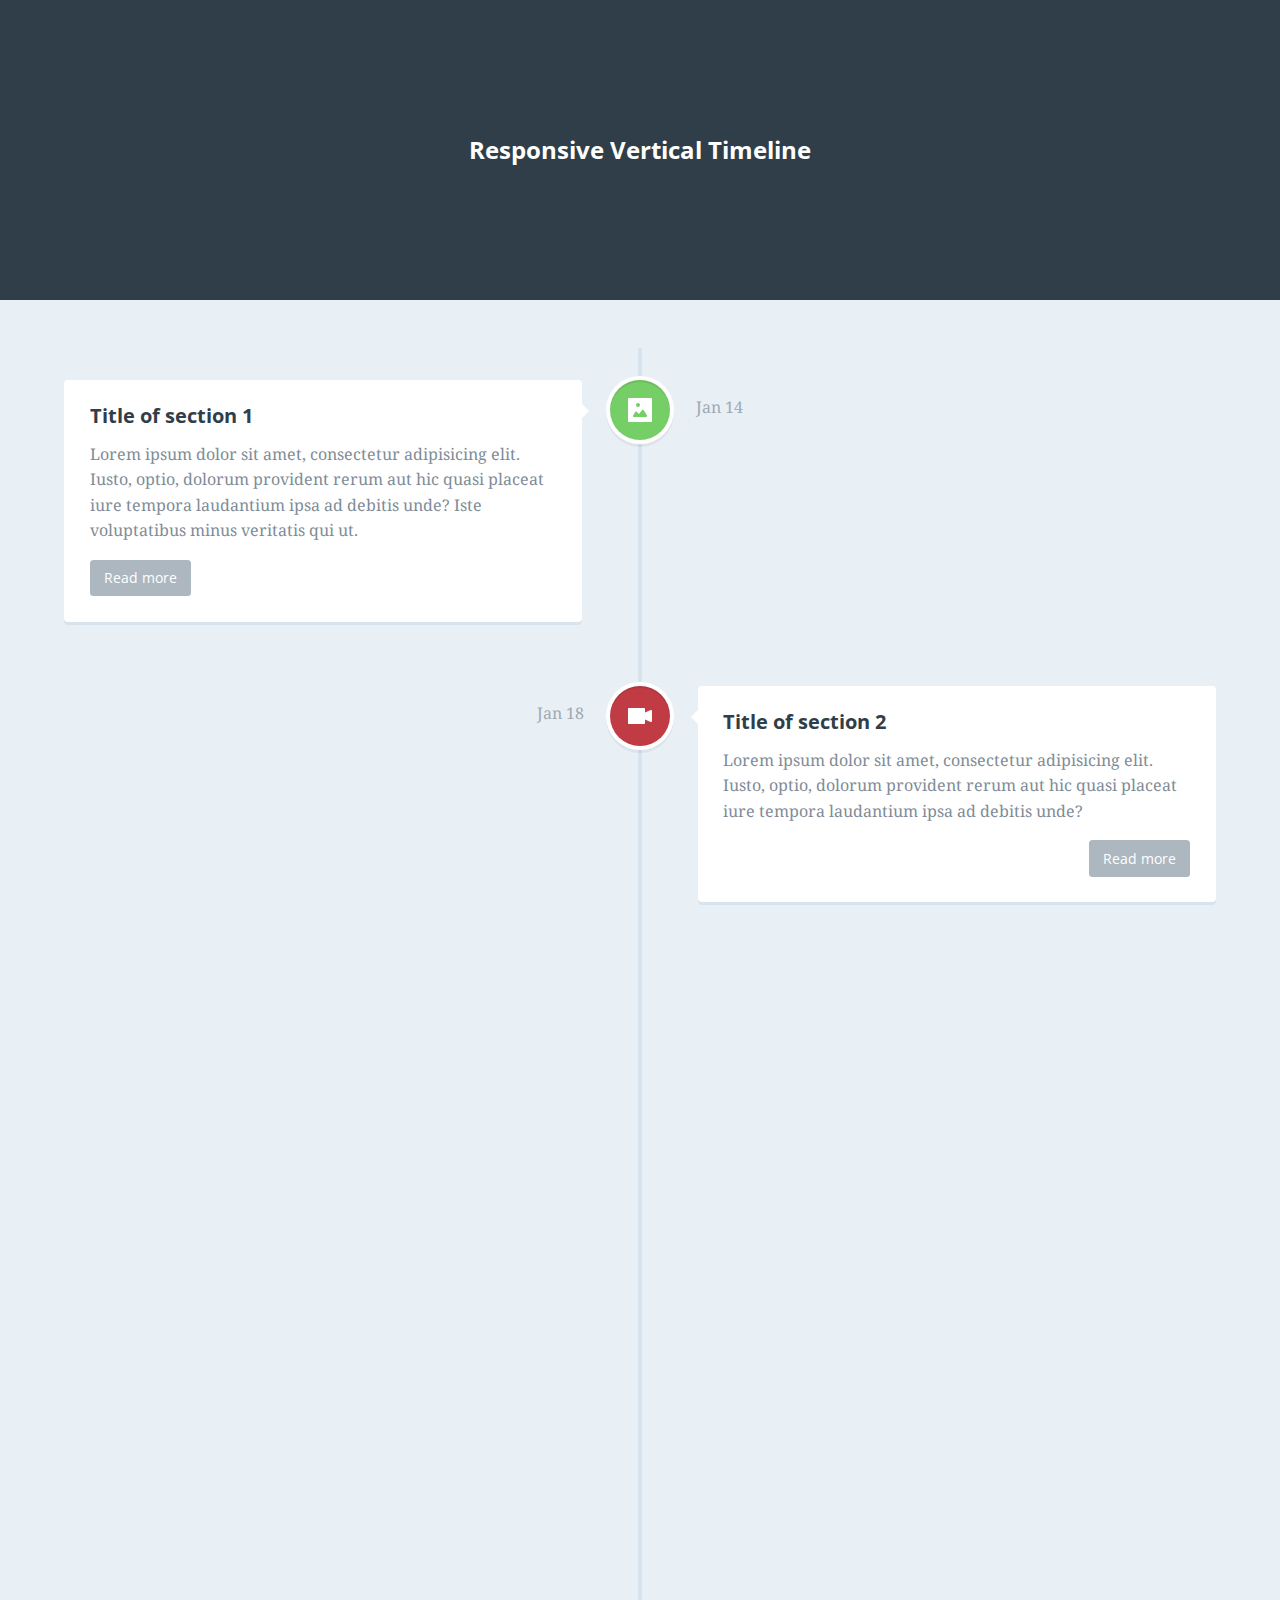
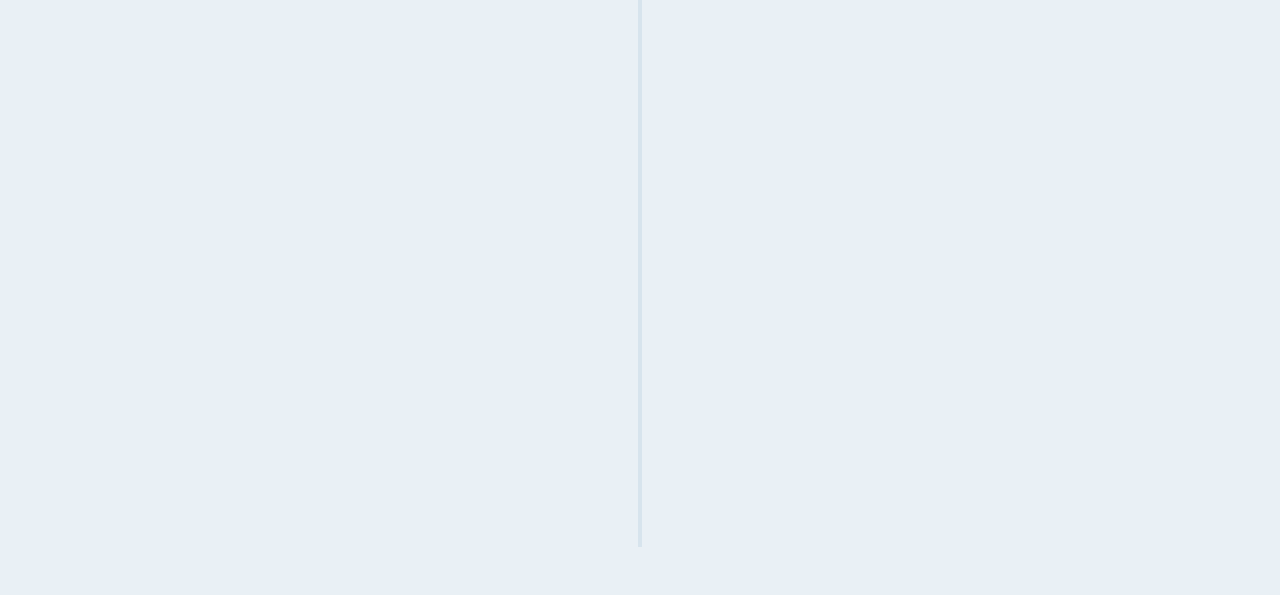
==== timeline.html @ 60ce9a3c "Added timeline page." ====
<!doctype html>
<html lang="en" class="no-js">
<head>
	<meta charset="UTF-8">
	<meta name="viewport" content="width=device-width, initial-scale=1">

	<link href='http://fonts.googleapis.com/css?family=Droid+Serif|Open+Sans:400,700' rel='stylesheet' type='text/css'>

	<link rel="stylesheet" href="css/reset.css"> <!-- CSS reset -->
	<link rel="stylesheet" href="css/style.css"> <!-- Resource style -->
	<script src="js/timelinemodernizr.js"></script> <!-- Modernizr -->
  	
	<title>Responsive Vertical Timeline</title>
</head>
<body>
	<header>
		<h1>Responsive Vertical Timeline</h1>
	</header>

	<section id="cd-timeline" class="cd-container">
		<div class="cd-timeline-block">
			<div class="cd-timeline-img cd-picture">
				<img src="img/cd-icon-picture.svg" alt="Picture">
			</div> <!-- cd-timeline-img -->

			<div class="cd-timeline-content">
				<h2>Title of section 1</h2>
				<p>Lorem ipsum dolor sit amet, consectetur adipisicing elit. Iusto, optio, dolorum provident rerum aut hic quasi placeat iure tempora laudantium ipsa ad debitis unde? Iste voluptatibus minus veritatis qui ut.</p>
				<a href="#0" class="cd-read-more">Read more</a>
				<span class="cd-date">Jan 14</span>
			</div> <!-- cd-timeline-content -->
		</div> <!-- cd-timeline-block -->

		<div class="cd-timeline-block">
			<div class="cd-timeline-img cd-movie">
				<img src="img/cd-icon-movie.svg" alt="Movie">
			</div> <!-- cd-timeline-img -->

			<div class="cd-timeline-content">
				<h2>Title of section 2</h2>
				<p>Lorem ipsum dolor sit amet, consectetur adipisicing elit. Iusto, optio, dolorum provident rerum aut hic quasi placeat iure tempora laudantium ipsa ad debitis unde?</p>
				<a href="#0" class="cd-read-more">Read more</a>
				<span class="cd-date">Jan 18</span>
			</div> <!-- cd-timeline-content -->
		</div> <!-- cd-timeline-block -->

		<div class="cd-timeline-block">
			<div class="cd-timeline-img cd-picture">
				<img src="img/cd-icon-picture.svg" alt="Picture">
			</div> <!-- cd-timeline-img -->

			<div class="cd-timeline-content">
				<h2>Title of section 3</h2>
				<p>Lorem ipsum dolor sit amet, consectetur adipisicing elit. Excepturi, obcaecati, quisquam id molestias eaque asperiores voluptatibus cupiditate error assumenda delectus odit similique earum voluptatem doloremque dolorem ipsam quae rerum quis. Odit, itaque, deserunt corporis vero ipsum nisi eius odio natus ullam provident pariatur temporibus quia eos repellat consequuntur perferendis enim amet quae quasi repudiandae sed quod veniam dolore possimus rem voluptatum eveniet eligendi quis fugiat aliquam sunt similique aut adipisci.</p>
				<a href="#0" class="cd-read-more">Read more</a>
				<span class="cd-date">Jan 24</span>
			</div> <!-- cd-timeline-content -->
		</div> <!-- cd-timeline-block -->

		<div class="cd-timeline-block">
			<div class="cd-timeline-img cd-location">
				<img src="img/cd-icon-location.svg" alt="Location">
			</div> <!-- cd-timeline-img -->

			<div class="cd-timeline-content">
				<h2>Title of section 4</h2>
				<p>Lorem ipsum dolor sit amet, consectetur adipisicing elit. Iusto, optio, dolorum provident rerum aut hic quasi placeat iure tempora laudantium ipsa ad debitis unde? Iste voluptatibus minus veritatis qui ut.</p>
				<a href="#0" class="cd-read-more">Read more</a>
				<span class="cd-date">Feb 14</span>
			</div> <!-- cd-timeline-content -->
		</div> <!-- cd-timeline-block -->

		<div class="cd-timeline-block">
			<div class="cd-timeline-img cd-location">
				<img src="img/cd-icon-location.svg" alt="Location">
			</div> <!-- cd-timeline-img -->

			<div class="cd-timeline-content">
				<h2>Title of section 5</h2>
				<p>Lorem ipsum dolor sit amet, consectetur adipisicing elit. Iusto, optio, dolorum provident rerum.</p>
				<a href="#0" class="cd-read-more">Read more</a>
				<span class="cd-date">Feb 18</span>
			</div> <!-- cd-timeline-content -->
		</div> <!-- cd-timeline-block -->

		<div class="cd-timeline-block">
			<div class="cd-timeline-img cd-movie">
				<img src="img/cd-icon-movie.svg" alt="Movie">
			</div> <!-- cd-timeline-img -->

			<div class="cd-timeline-content">
				<h2>Final Section</h2>
				<p>This is the content of the last section</p>
				<span class="cd-date">Feb 26</span>
			</div> <!-- cd-timeline-content -->
		</div> <!-- cd-timeline-block -->
	</section> <!-- cd-timeline -->
<script src="http://ajax.googleapis.com/ajax/libs/jquery/1.11.0/jquery.min.js"></script>
<script src="js/timelinemain.js"></script> <!-- Resource jQuery -->
</body>
</html>
---- css/style.css ----
/* -------------------------------- 

Primary style

-------------------------------- */
html * {
  -webkit-font-smoothing: antialiased;
  -moz-osx-font-smoothing: grayscale;
}

*, *:after, *:before {
  -webkit-box-sizing: border-box;
  -moz-box-sizing: border-box;
  box-sizing: border-box;
}

body {
  font-size: 100%;
  font-family: "Droid Serif", serif;
  color: #7f8c97;
  background-color: #e9f0f5;
}

a {
  color: #acb7c0;
  text-decoration: none;
  font-family: "Open Sans", sans-serif;
}

img {
  max-width: 100%;
}

h1, h2 {
  font-family: "Open Sans", sans-serif;
  font-weight: bold;
}

/* -------------------------------- 

Modules - reusable parts of our design

-------------------------------- */
.cd-container {
  /* this class is used to give a max-width to the element it is applied to, and center it horizontally when it reaches that max-width */
  width: 90%;
  max-width: 1170px;
  margin: 0 auto;
}
.cd-container::after {
  /* clearfix */
  content: '';
  display: table;
  clear: both;
}

/* -------------------------------- 

Main components 

-------------------------------- */
header {
  height: 200px;
  line-height: 200px;
  text-align: center;
  background: #303e49;
}
header h1 {
  color: white;
  font-size: 18px;
  font-size: 1.125rem;
}
@media only screen and (min-width: 1170px) {
  header {
    height: 300px;
    line-height: 300px;
  }
  header h1 {
    font-size: 24px;
    font-size: 1.5rem;
  }
}

#cd-timeline {
  position: relative;
  padding: 2em 0;
  margin-top: 2em;
  margin-bottom: 2em;
}
#cd-timeline::before {
  /* this is the vertical line */
  content: '';
  position: absolute;
  top: 0;
  left: 18px;
  height: 100%;
  width: 4px;
  background: #d7e4ed;
}
@media only screen and (min-width: 1170px) {
  #cd-timeline {
    margin-top: 3em;
    margin-bottom: 3em;
  }
  #cd-timeline::before {
    left: 50%;
    margin-left: -2px;
  }
}

.cd-timeline-block {
  position: relative;
  margin: 2em 0;
}
.cd-timeline-block:after {
  content: "";
  display: table;
  clear: both;
}
.cd-timeline-block:first-child {
  margin-top: 0;
}
.cd-timeline-block:last-child {
  margin-bottom: 0;
}
@media only screen and (min-width: 1170px) {
  .cd-timeline-block {
    margin: 4em 0;
  }
  .cd-timeline-block:first-child {
    margin-top: 0;
  }
  .cd-timeline-block:last-child {
    margin-bottom: 0;
  }
}

.cd-timeline-img {
  position: absolute;
  top: 0;
  left: 0;
  width: 40px;
  height: 40px;
  border-radius: 50%;
  box-shadow: 0 0 0 4px white, inset 0 2px 0 rgba(0, 0, 0, 0.08), 0 3px 0 4px rgba(0, 0, 0, 0.05);
}
.cd-timeline-img img {
  display: block;
  width: 24px;
  height: 24px;
  position: relative;
  left: 50%;
  top: 50%;
  margin-left: -12px;
  margin-top: -12px;
}
.cd-timeline-img.cd-picture {
  background: #75ce66;
}
.cd-timeline-img.cd-movie {
  background: #c03b44;
}
.cd-timeline-img.cd-location {
  background: #f0ca45;
}
@media only screen and (min-width: 1170px) {
  .cd-timeline-img {
    width: 60px;
    height: 60px;
    left: 50%;
    margin-left: -30px;
    /* Force Hardware Acceleration in WebKit */
    -webkit-transform: translateZ(0);
    -webkit-backface-visibility: hidden;
  }
  .cssanimations .cd-timeline-img.is-hidden {
    visibility: hidden;
  }
  .cssanimations .cd-timeline-img.bounce-in {
    visibility: visible;
    -webkit-animation: cd-bounce-1 0.6s;
    -moz-animation: cd-bounce-1 0.6s;
    animation: cd-bounce-1 0.6s;
  }
}

@-webkit-keyframes cd-bounce-1 {
  0% {
    opacity: 0;
    -webkit-transform: scale(0.5);
  }

  60% {
    opacity: 1;
    -webkit-transform: scale(1.2);
  }

  100% {
    -webkit-transform: scale(1);
  }
}
@-moz-keyframes cd-bounce-1 {
  0% {
    opacity: 0;
    -moz-transform: scale(0.5);
  }

  60% {
    opacity: 1;
    -moz-transform: scale(1.2);
  }

  100% {
    -moz-transform: scale(1);
  }
}
@keyframes cd-bounce-1 {
  0% {
    opacity: 0;
    -webkit-transform: scale(0.5);
    -moz-transform: scale(0.5);
    -ms-transform: scale(0.5);
    -o-transform: scale(0.5);
    transform: scale(0.5);
  }

  60% {
    opacity: 1;
    -webkit-transform: scale(1.2);
    -moz-transform: scale(1.2);
    -ms-transform: scale(1.2);
    -o-transform: scale(1.2);
    transform: scale(1.2);
  }

  100% {
    -webkit-transform: scale(1);
    -moz-transform: scale(1);
    -ms-transform: scale(1);
    -o-transform: scale(1);
    transform: scale(1);
  }
}
.cd-timeline-content {
  position: relative;
  margin-left: 60px;
  background: white;
  border-radius: 0.25em;
  padding: 1em;
  box-shadow: 0 3px 0 #d7e4ed;
}
.cd-timeline-content:after {
  content: "";
  display: table;
  clear: both;
}
.cd-timeline-content h2 {
  color: #303e49;
}
.cd-timeline-content p, .cd-timeline-content .cd-read-more, .cd-timeline-content .cd-date {
  font-size: 13px;
  font-size: 0.8125rem;
}
.cd-timeline-content .cd-read-more, .cd-timeline-content .cd-date {
  display: inline-block;
}
.cd-timeline-content p {
  margin: 1em 0;
  line-height: 1.6;
}
.cd-timeline-content .cd-read-more {
  float: right;
  padding: .8em 1em;
  background: #acb7c0;
  color: white;
  border-radius: 0.25em;
}
.no-touch .cd-timeline-content .cd-read-more:hover {
  background-color: #bac4cb;
}
.cd-timeline-content .cd-date {
  float: left;
  padding: .8em 0;
  opacity: .7;
}
.cd-timeline-content::before {
  content: '';
  position: absolute;
  top: 16px;
  right: 100%;
  height: 0;
  width: 0;
  border: 7px solid transparent;
  border-right: 7px solid white;
}
@media only screen and (min-width: 768px) {
  .cd-timeline-content h2 {
    font-size: 20px;
    font-size: 1.25rem;
  }
  .cd-timeline-content p {
    font-size: 16px;
    font-size: 1rem;
  }
  .cd-timeline-content .cd-read-more, .cd-timeline-content .cd-date {
    font-size: 14px;
    font-size: 0.875rem;
  }
}
@media only screen and (min-width: 1170px) {
  .cd-timeline-content {
    margin-left: 0;
    padding: 1.6em;
    width: 45%;
  }
  .cd-timeline-content::before {
    top: 24px;
    left: 100%;
    border-color: transparent;
    border-left-color: white;
  }
  .cd-timeline-content .cd-read-more {
    float: left;
  }
  .cd-timeline-content .cd-date {
    position: absolute;
    width: 100%;
    left: 122%;
    top: 6px;
    font-size: 16px;
    font-size: 1rem;
  }
  .cd-timeline-block:nth-child(even) .cd-timeline-content {
    float: right;
  }
  .cd-timeline-block:nth-child(even) .cd-timeline-content::before {
    top: 24px;
    left: auto;
    right: 100%;
    border-color: transparent;
    border-right-color: white;
  }
  .cd-timeline-block:nth-child(even) .cd-timeline-content .cd-read-more {
    float: right;
  }
  .cd-timeline-block:nth-child(even) .cd-timeline-content .cd-date {
    left: auto;
    right: 122%;
    text-align: right;
  }
  .cssanimations .cd-timeline-content.is-hidden {
    visibility: hidden;
  }
  .cssanimations .cd-timeline-content.bounce-in {
    visibility: visible;
    -webkit-animation: cd-bounce-2 0.6s;
    -moz-animation: cd-bounce-2 0.6s;
    animation: cd-bounce-2 0.6s;
  }
}

@media only screen and (min-width: 1170px) {
  /* inverse bounce effect on even content blocks */
  .cssanimations .cd-timeline-block:nth-child(even) .cd-timeline-content.bounce-in {
    -webkit-animation: cd-bounce-2-inverse 0.6s;
    -moz-animation: cd-bounce-2-inverse 0.6s;
    animation: cd-bounce-2-inverse 0.6s;
  }
}
@-webkit-keyframes cd-bounce-2 {
  0% {
    opacity: 0;
    -webkit-transform: translateX(-100px);
  }

  60% {
    opacity: 1;
    -webkit-transform: translateX(20px);
  }

  100% {
    -webkit-transform: translateX(0);
  }
}
@-moz-keyframes cd-bounce-2 {
  0% {
    opacity: 0;
    -moz-transform: translateX(-100px);
  }

  60% {
    opacity: 1;
    -moz-transform: translateX(20px);
  }

  100% {
    -moz-transform: translateX(0);
  }
}
@keyframes cd-bounce-2 {
  0% {
    opacity: 0;
    -webkit-transform: translateX(-100px);
    -moz-transform: translateX(-100px);
    -ms-transform: translateX(-100px);
    -o-transform: translateX(-100px);
    transform: translateX(-100px);
  }

  60% {
    opacity: 1;
    -webkit-transform: translateX(20px);
    -moz-transform: translateX(20px);
    -ms-transform: translateX(20px);
    -o-transform: translateX(20px);
    transform: translateX(20px);
  }

  100% {
    -webkit-transform: translateX(0);
    -moz-transform: translateX(0);
    -ms-transform: translateX(0);
    -o-transform: translateX(0);
    transform: translateX(0);
  }
}
@-webkit-keyframes cd-bounce-2-inverse {
  0% {
    opacity: 0;
    -webkit-transform: translateX(100px);
  }

  60% {
    opacity: 1;
    -webkit-transform: translateX(-20px);
  }

  100% {
    -webkit-transform: translateX(0);
  }
}
@-moz-keyframes cd-bounce-2-inverse {
  0% {
    opacity: 0;
    -moz-transform: translateX(100px);
  }

  60% {
    opacity: 1;
    -moz-transform: translateX(-20px);
  }

  100% {
    -moz-transform: translateX(0);
  }
}
@keyframes cd-bounce-2-inverse {
  0% {
    opacity: 0;
    -webkit-transform: translateX(100px);
    -moz-transform: translateX(100px);
    -ms-transform: translateX(100px);
    -o-transform: translateX(100px);
    transform: translateX(100px);
  }

  60% {
    opacity: 1;
    -webkit-transform: translateX(-20px);
    -moz-transform: translateX(-20px);
    -ms-transform: translateX(-20px);
    -o-transform: translateX(-20px);
    transform: translateX(-20px);
  }

  100% {
    -webkit-transform: translateX(0);
    -moz-transform: translateX(0);
    -ms-transform: translateX(0);
    -o-transform: translateX(0);
    transform: translateX(0);
  }
}
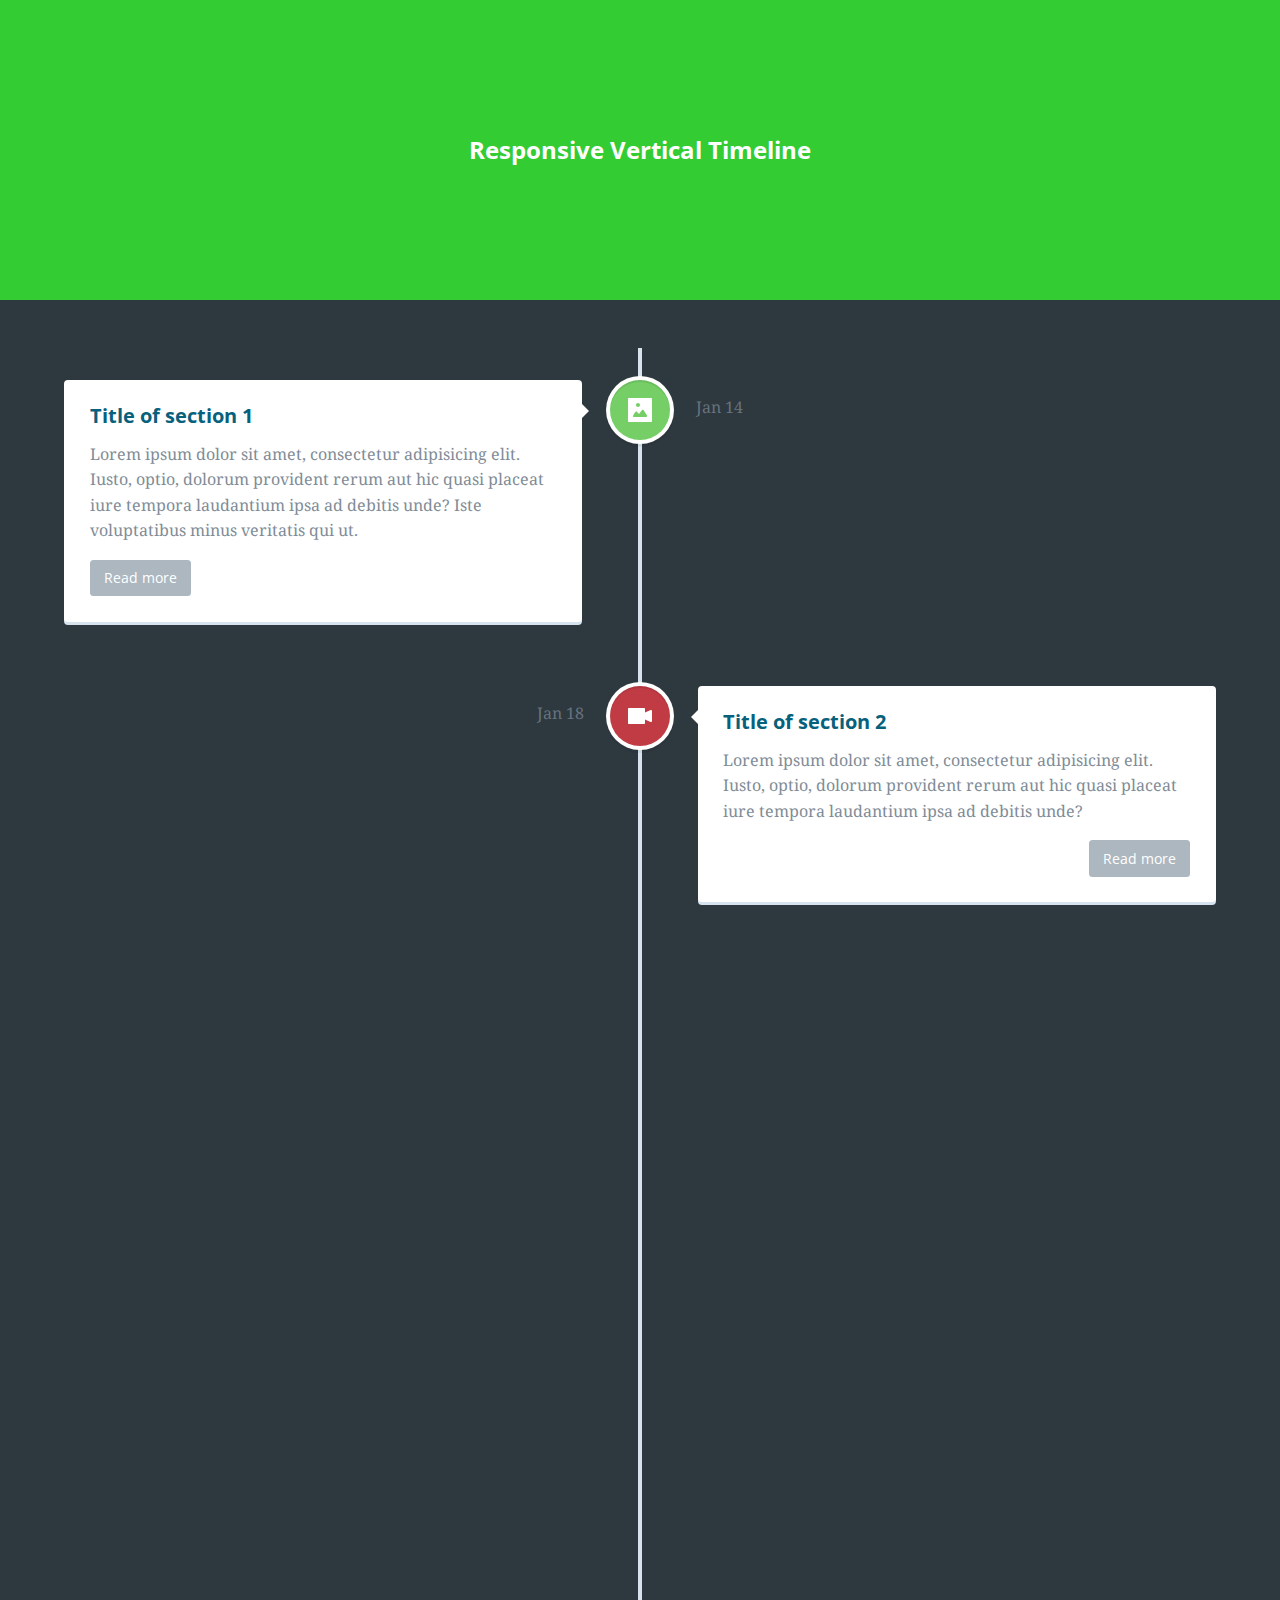
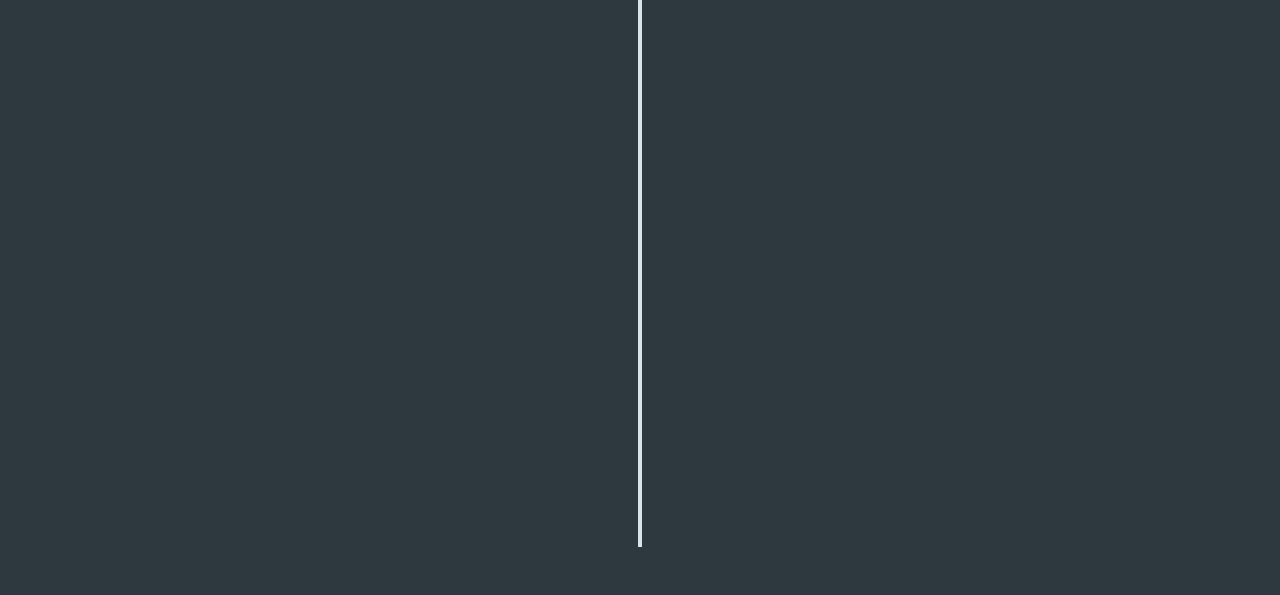
==== commit 1b292e85: "Timeline page adjustment." ====
--- a/timeline.html
+++ b/timeline.html
@@ -4,13 +4,16 @@
 	<meta charset="UTF-8">
 	<meta name="viewport" content="width=device-width, initial-scale=1">
 
-	<link href='http://fonts.googleapis.com/css?family=Droid+Serif|Open+Sans:400,700' rel='stylesheet' type='text/css'>
+	<link href='https://fonts.googleapis.com/css?family=Droid+Serif|Open+Sans:400,700' rel='stylesheet' type='text/css'>
+
+	<link rel="shortcut icon" href="favicon.ico" type="image/x-icon">
+	<link rel="icon" href="favicon.ico" type="image/x-icon">
 
 	<link rel="stylesheet" href="css/reset.css"> <!-- CSS reset -->
 	<link rel="stylesheet" href="css/style.css"> <!-- Resource style -->
 	<script src="js/timelinemodernizr.js"></script> <!-- Modernizr -->
   	
-	<title>Responsive Vertical Timeline</title>
+	<title>Shadyside Timeline</title>
 </head>
 <body>
 	<header>
@@ -95,7 +98,7 @@
 			</div> <!-- cd-timeline-content -->
 		</div> <!-- cd-timeline-block -->
 	</section> <!-- cd-timeline -->
-<script src="http://ajax.googleapis.com/ajax/libs/jquery/1.11.0/jquery.min.js"></script>
+<script src="js/jquery.min.js"></script>
 <script src="js/timelinemain.js"></script> <!-- Resource jQuery -->
 </body>
 </html>--- a/css/style.css
+++ b/css/style.css
@@ -18,7 +18,7 @@
   font-size: 100%;
   font-family: "Droid Serif", serif;
   color: #7f8c97;
-  background-color: #e9f0f5;
+  background-color: #2e383f;
 }
 
 a {
@@ -63,7 +63,7 @@
   height: 200px;
   line-height: 200px;
   text-align: center;
-  background: #303e49;
+  background: #33cc33;
 }
 header h1 {
   color: white;
@@ -255,7 +255,7 @@
   clear: both;
 }
 .cd-timeline-content h2 {
-  color: #303e49;
+  color: #07617d;
 }
 .cd-timeline-content p, .cd-timeline-content .cd-read-more, .cd-timeline-content .cd-date {
   font-size: 13px;
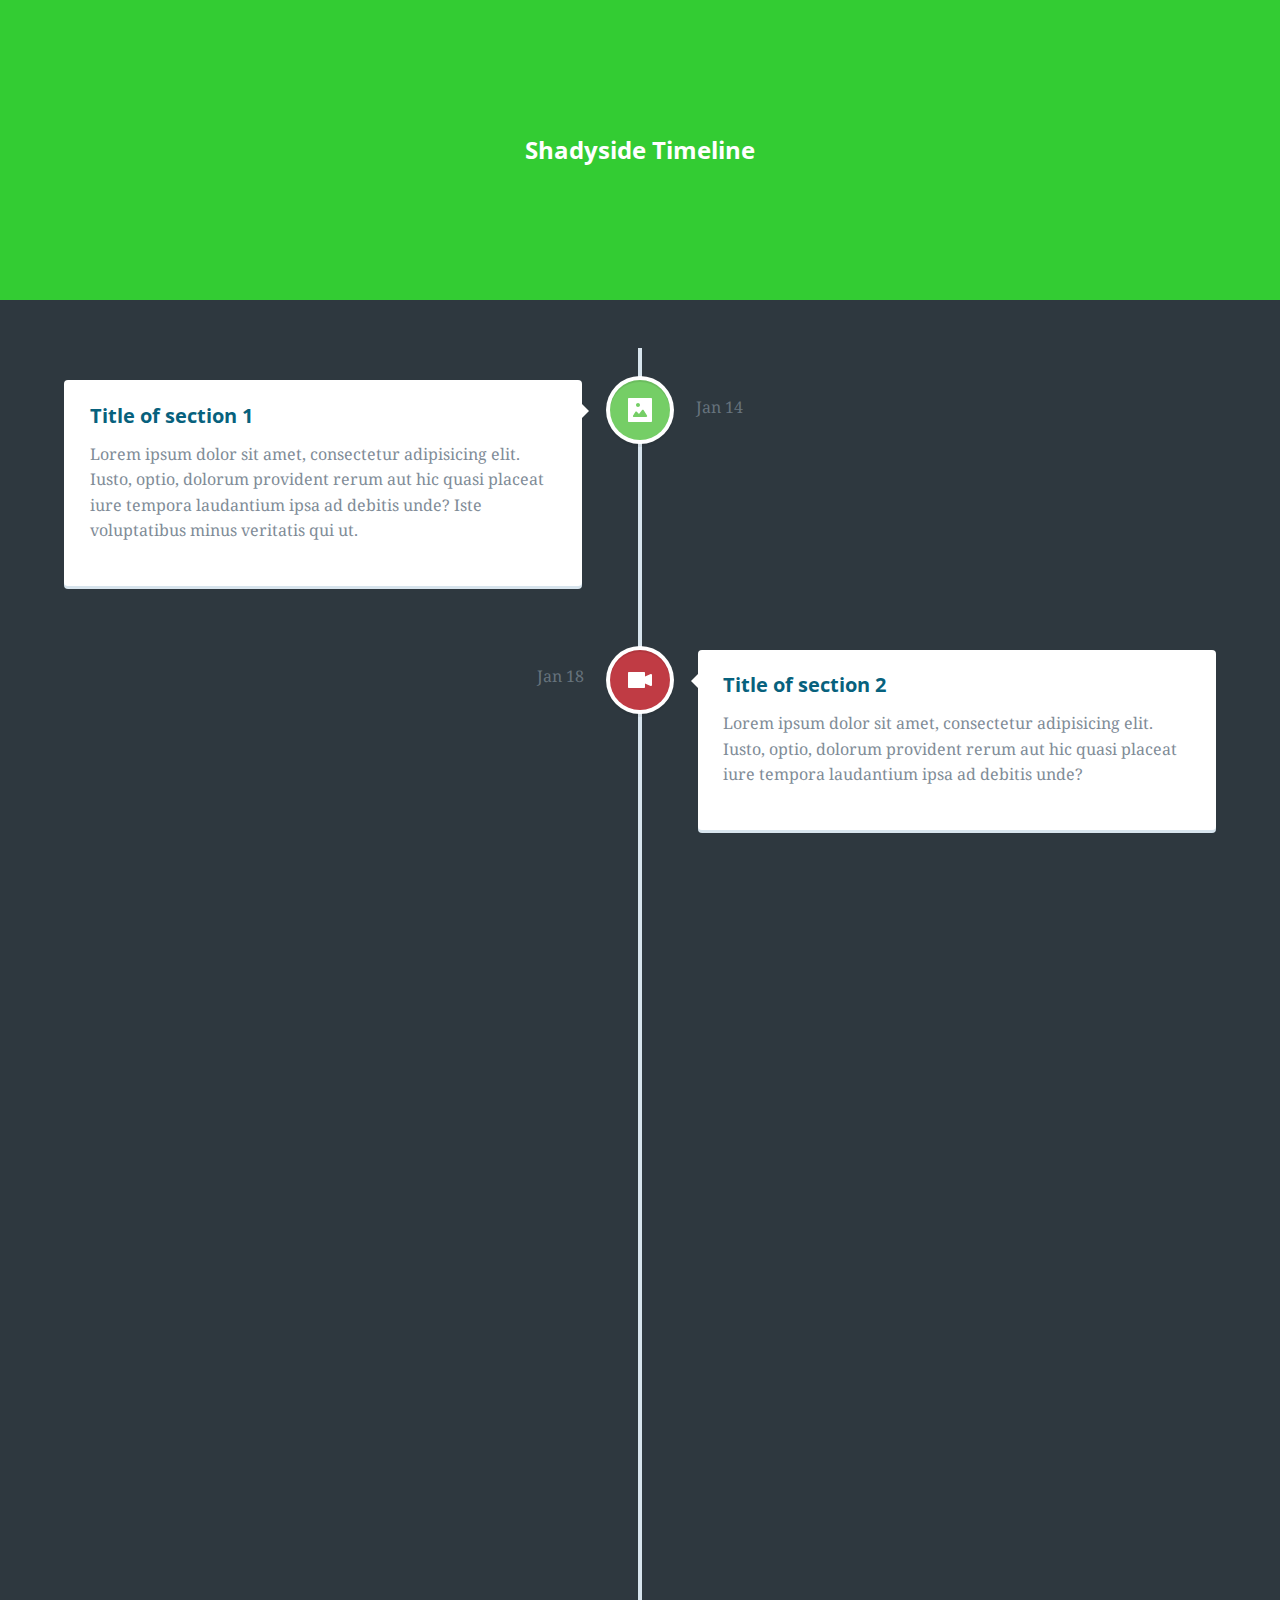
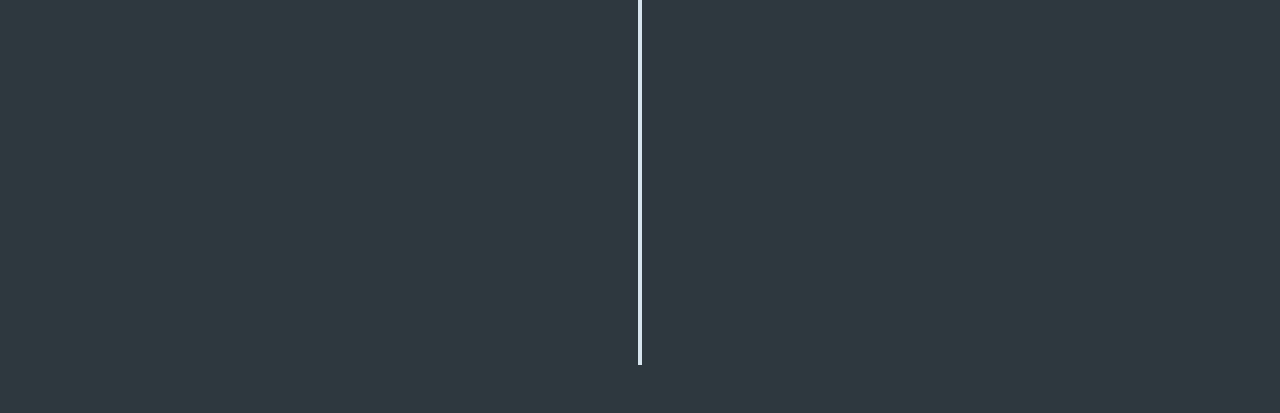
==== commit 97452944: "Timeline page adjustment." ====
--- a/timeline.html
+++ b/timeline.html
@@ -17,7 +17,7 @@
 </head>
 <body>
 	<header>
-		<h1>Responsive Vertical Timeline</h1>
+		<h1><a style="color:#ffffff" href="index.html">Shadyside Timeline</a></h1>
 	</header>
 
 	<section id="cd-timeline" class="cd-container">
@@ -29,7 +29,6 @@
 			<div class="cd-timeline-content">
 				<h2>Title of section 1</h2>
 				<p>Lorem ipsum dolor sit amet, consectetur adipisicing elit. Iusto, optio, dolorum provident rerum aut hic quasi placeat iure tempora laudantium ipsa ad debitis unde? Iste voluptatibus minus veritatis qui ut.</p>
-				<a href="#0" class="cd-read-more">Read more</a>
 				<span class="cd-date">Jan 14</span>
 			</div> <!-- cd-timeline-content -->
 		</div> <!-- cd-timeline-block -->
@@ -42,7 +41,6 @@
 			<div class="cd-timeline-content">
 				<h2>Title of section 2</h2>
 				<p>Lorem ipsum dolor sit amet, consectetur adipisicing elit. Iusto, optio, dolorum provident rerum aut hic quasi placeat iure tempora laudantium ipsa ad debitis unde?</p>
-				<a href="#0" class="cd-read-more">Read more</a>
 				<span class="cd-date">Jan 18</span>
 			</div> <!-- cd-timeline-content -->
 		</div> <!-- cd-timeline-block -->
@@ -55,7 +53,6 @@
 			<div class="cd-timeline-content">
 				<h2>Title of section 3</h2>
 				<p>Lorem ipsum dolor sit amet, consectetur adipisicing elit. Excepturi, obcaecati, quisquam id molestias eaque asperiores voluptatibus cupiditate error assumenda delectus odit similique earum voluptatem doloremque dolorem ipsam quae rerum quis. Odit, itaque, deserunt corporis vero ipsum nisi eius odio natus ullam provident pariatur temporibus quia eos repellat consequuntur perferendis enim amet quae quasi repudiandae sed quod veniam dolore possimus rem voluptatum eveniet eligendi quis fugiat aliquam sunt similique aut adipisci.</p>
-				<a href="#0" class="cd-read-more">Read more</a>
 				<span class="cd-date">Jan 24</span>
 			</div> <!-- cd-timeline-content -->
 		</div> <!-- cd-timeline-block -->
@@ -68,7 +65,6 @@
 			<div class="cd-timeline-content">
 				<h2>Title of section 4</h2>
 				<p>Lorem ipsum dolor sit amet, consectetur adipisicing elit. Iusto, optio, dolorum provident rerum aut hic quasi placeat iure tempora laudantium ipsa ad debitis unde? Iste voluptatibus minus veritatis qui ut.</p>
-				<a href="#0" class="cd-read-more">Read more</a>
 				<span class="cd-date">Feb 14</span>
 			</div> <!-- cd-timeline-content -->
 		</div> <!-- cd-timeline-block -->
@@ -81,7 +77,6 @@
 			<div class="cd-timeline-content">
 				<h2>Title of section 5</h2>
 				<p>Lorem ipsum dolor sit amet, consectetur adipisicing elit. Iusto, optio, dolorum provident rerum.</p>
-				<a href="#0" class="cd-read-more">Read more</a>
 				<span class="cd-date">Feb 18</span>
 			</div> <!-- cd-timeline-content -->
 		</div> <!-- cd-timeline-block -->
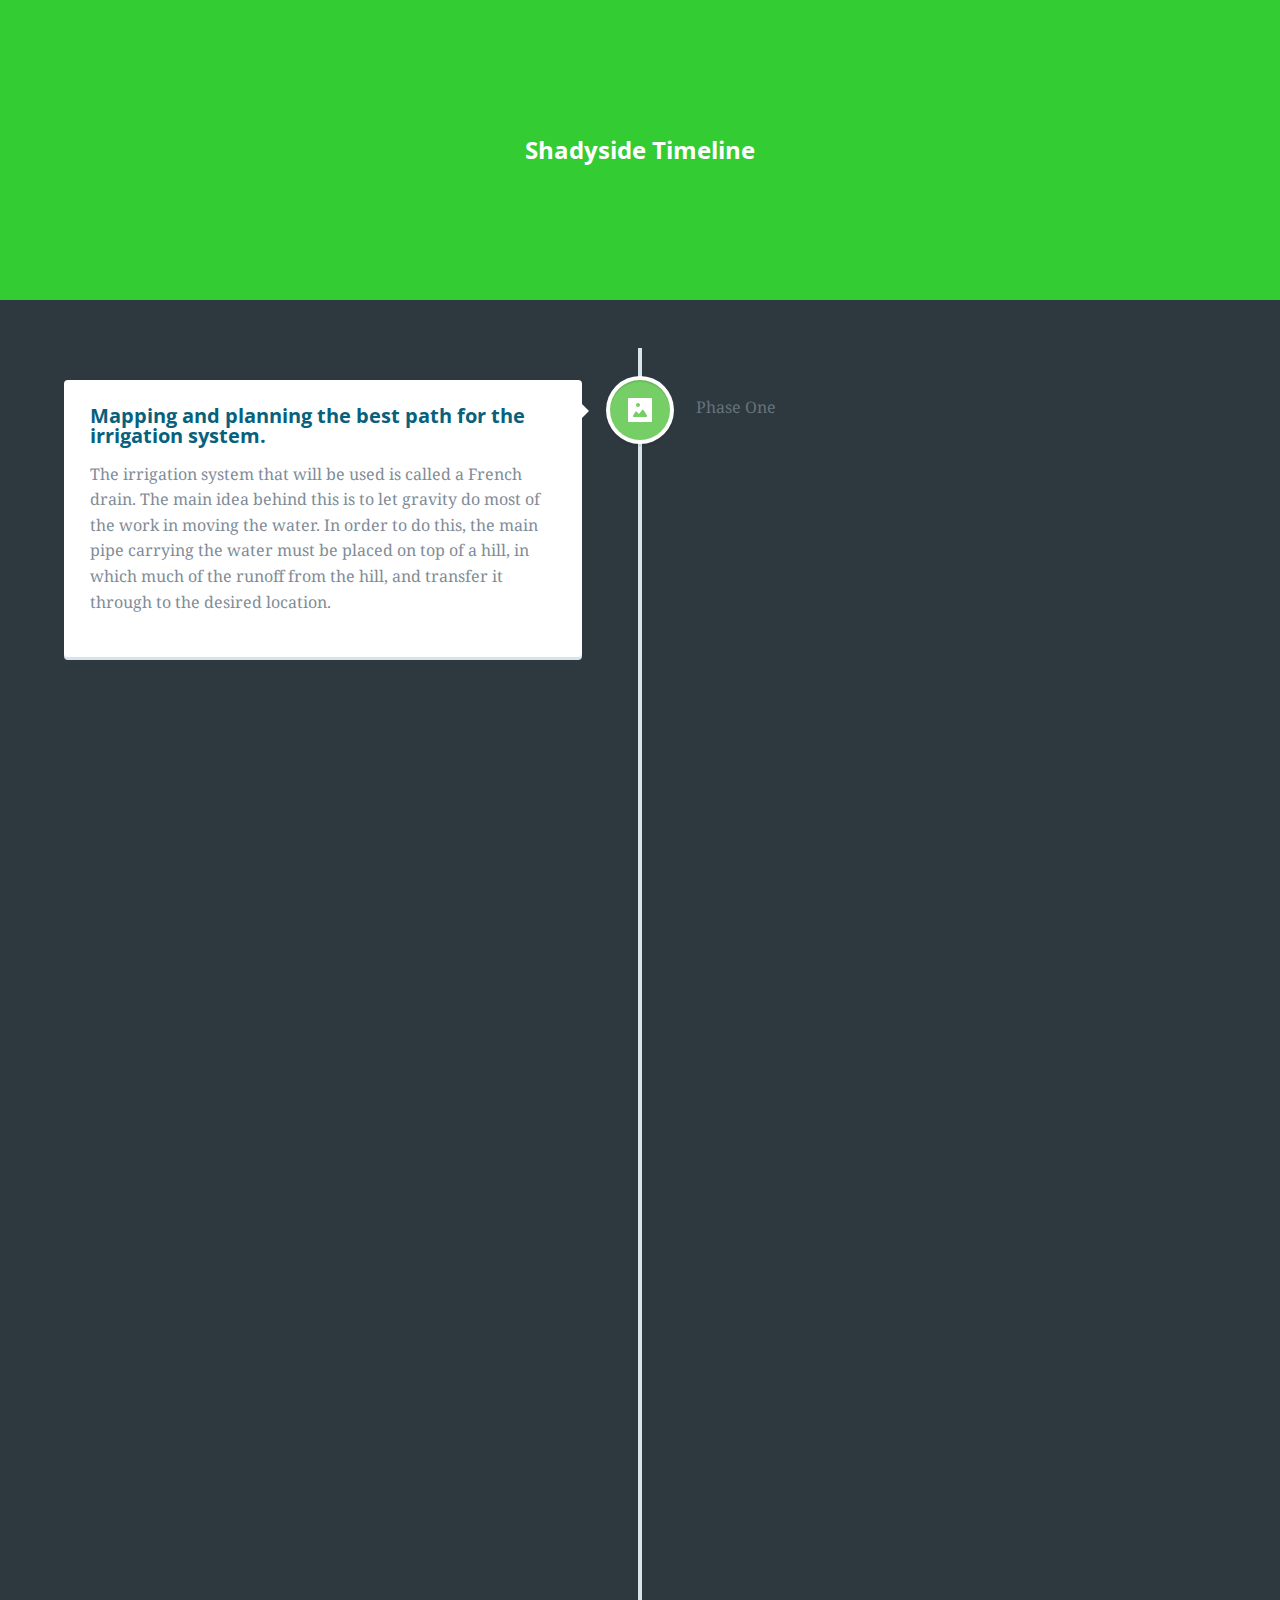
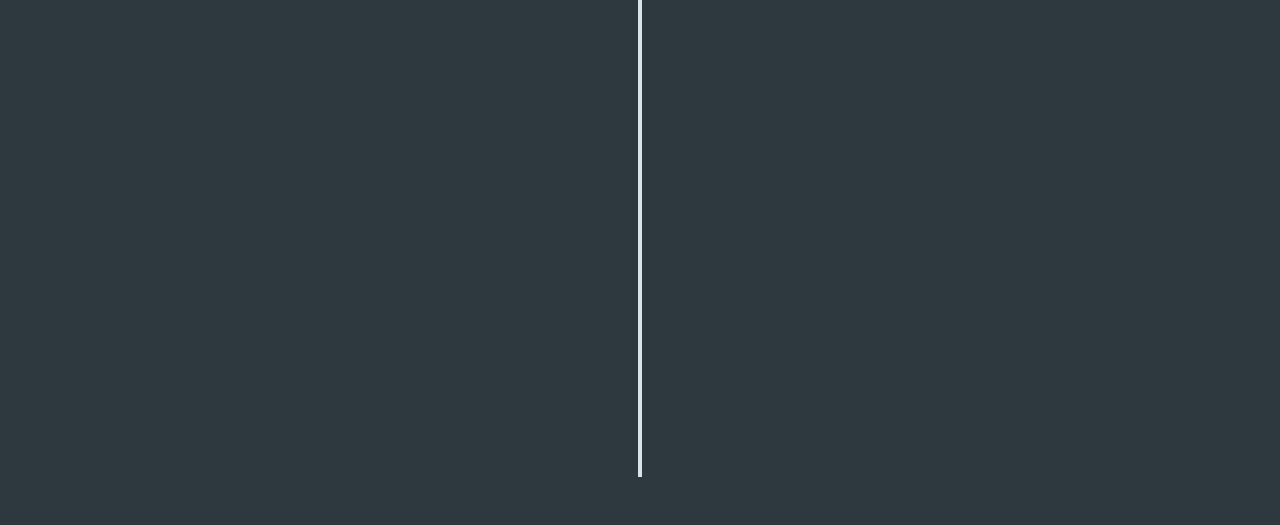
==== commit 461e3d11: "Added content to timeline." ====
--- a/timeline.html
+++ b/timeline.html
@@ -27,21 +27,11 @@
 			</div> <!-- cd-timeline-img -->
 
 			<div class="cd-timeline-content">
-				<h2>Title of section 1</h2>
-				<p>Lorem ipsum dolor sit amet, consectetur adipisicing elit. Iusto, optio, dolorum provident rerum aut hic quasi placeat iure tempora laudantium ipsa ad debitis unde? Iste voluptatibus minus veritatis qui ut.</p>
-				<span class="cd-date">Jan 14</span>
-			</div> <!-- cd-timeline-content -->
-		</div> <!-- cd-timeline-block -->
-
-		<div class="cd-timeline-block">
-			<div class="cd-timeline-img cd-movie">
-				<img src="img/cd-icon-movie.svg" alt="Movie">
-			</div> <!-- cd-timeline-img -->
-
-			<div class="cd-timeline-content">
-				<h2>Title of section 2</h2>
-				<p>Lorem ipsum dolor sit amet, consectetur adipisicing elit. Iusto, optio, dolorum provident rerum aut hic quasi placeat iure tempora laudantium ipsa ad debitis unde?</p>
-				<span class="cd-date">Jan 18</span>
+				<h2>Mapping and planning the best path for the irrigation system.</h2>
+				<p>The irrigation system that will be used is called a French drain. 
+					The main idea behind this is to let gravity do most of the work in moving the water. 
+					In order to do this, the main pipe carrying the water must be placed on top of a hill, in which much of the runoff from the hill, and transfer it through to the desired location.</p>
+				<span class="cd-date">Phase One</span>
 			</div> <!-- cd-timeline-content -->
 		</div> <!-- cd-timeline-block -->
 
@@ -51,45 +41,62 @@
 			</div> <!-- cd-timeline-img -->
 
 			<div class="cd-timeline-content">
-				<h2>Title of section 3</h2>
-				<p>Lorem ipsum dolor sit amet, consectetur adipisicing elit. Excepturi, obcaecati, quisquam id molestias eaque asperiores voluptatibus cupiditate error assumenda delectus odit similique earum voluptatem doloremque dolorem ipsam quae rerum quis. Odit, itaque, deserunt corporis vero ipsum nisi eius odio natus ullam provident pariatur temporibus quia eos repellat consequuntur perferendis enim amet quae quasi repudiandae sed quod veniam dolore possimus rem voluptatum eveniet eligendi quis fugiat aliquam sunt similique aut adipisci.</p>
-				<span class="cd-date">Jan 24</span>
+				<h2>Gather the physical materials that will be required.</h2>
+				<p>This project requires a large amount of PVC pipe, which could take a decent amount of time to get; start laying the materials down. 
+					This could take close to two weeks, depending on the weather, and other issues that might arise, but all in all should be about 100 hours.</p>
+				<span class="cd-date">Phase Two</span>
 			</div> <!-- cd-timeline-content -->
 		</div> <!-- cd-timeline-block -->
 
 		<div class="cd-timeline-block">
-			<div class="cd-timeline-img cd-location">
-				<img src="img/cd-icon-location.svg" alt="Location">
+			<div class="cd-timeline-img cd-picture">
+				<img src="img/cd-icon-picture.svg" alt="Picture">
 			</div> <!-- cd-timeline-img -->
 
 			<div class="cd-timeline-content">
-				<h2>Title of section 4</h2>
-				<p>Lorem ipsum dolor sit amet, consectetur adipisicing elit. Iusto, optio, dolorum provident rerum aut hic quasi placeat iure tempora laudantium ipsa ad debitis unde? Iste voluptatibus minus veritatis qui ut.</p>
-				<span class="cd-date">Feb 14</span>
+				<h2>Collect the shade tolerant plants.</h2>
+				<p>These could be either annuals or perennials, but some initial investment must be made. 
+					Whether or not a variety is purchased, or just one type will be up to Elijah Farm.</p>
+				<span class="cd-date">Phase Three</span>
 			</div> <!-- cd-timeline-content -->
 		</div> <!-- cd-timeline-block -->
 
 		<div class="cd-timeline-block">
-			<div class="cd-timeline-img cd-location">
-				<img src="img/cd-icon-location.svg" alt="Location">
+			<div class="cd-timeline-img cd-picture">
+				<img src="img/cd-icon-picture.svg" alt="Picture">
 			</div> <!-- cd-timeline-img -->
 
 			<div class="cd-timeline-content">
-				<h2>Title of section 5</h2>
-				<p>Lorem ipsum dolor sit amet, consectetur adipisicing elit. Iusto, optio, dolorum provident rerum.</p>
-				<span class="cd-date">Feb 18</span>
+				<h2>Incorporate the growing and harvesting season.</h2>
+				<p>The plants can be collected and distributed among the members, and then opened to the general populace at markets, etc.</p>
+				<span class="cd-date">Phase Four</span>
 			</div> <!-- cd-timeline-content -->
 		</div> <!-- cd-timeline-block -->
 
 		<div class="cd-timeline-block">
-			<div class="cd-timeline-img cd-movie">
-				<img src="img/cd-icon-movie.svg" alt="Movie">
+			<div class="cd-timeline-img cd-picture">
+				<img src="img/cd-icon-picture.svg" alt="Picture">
 			</div> <!-- cd-timeline-img -->
 
 			<div class="cd-timeline-content">
-				<h2>Final Section</h2>
-				<p>This is the content of the last section</p>
-				<span class="cd-date">Feb 26</span>
+				<h2>Replant crops.</h2>
+				<p>This will involve using the replanting of the crops, depending on the success of certain crops. 
+					It may take a few years to experiment what shade-tolerant plants work best in this setup, both with the location of the beds and the amount of water received from the irrigation system.</p>
+				<span class="cd-date">Phase Five</span>
+			</div> <!-- cd-timeline-content -->
+		</div> <!-- cd-timeline-block -->
+
+		<div class="cd-timeline-block">
+			<div class="cd-timeline-img cd-picture">
+				<img src="img/cd-icon-picture.svg" alt="Picture">
+			</div> <!-- cd-timeline-img -->
+
+			<div class="cd-timeline-content">
+				<h2>Repeat planting and evaluation.</h2>
+				<p>Continue this process for as long as the farm is operating under this manner. 
+					Maintenance of the irrigation system may be needed, on occasion. 
+					This should be once every few years, and will not be terribly strenuous or overly intense.</p>
+				<span class="cd-date">Phase Six</span>
 			</div> <!-- cd-timeline-content -->
 		</div> <!-- cd-timeline-block -->
 	</section> <!-- cd-timeline -->
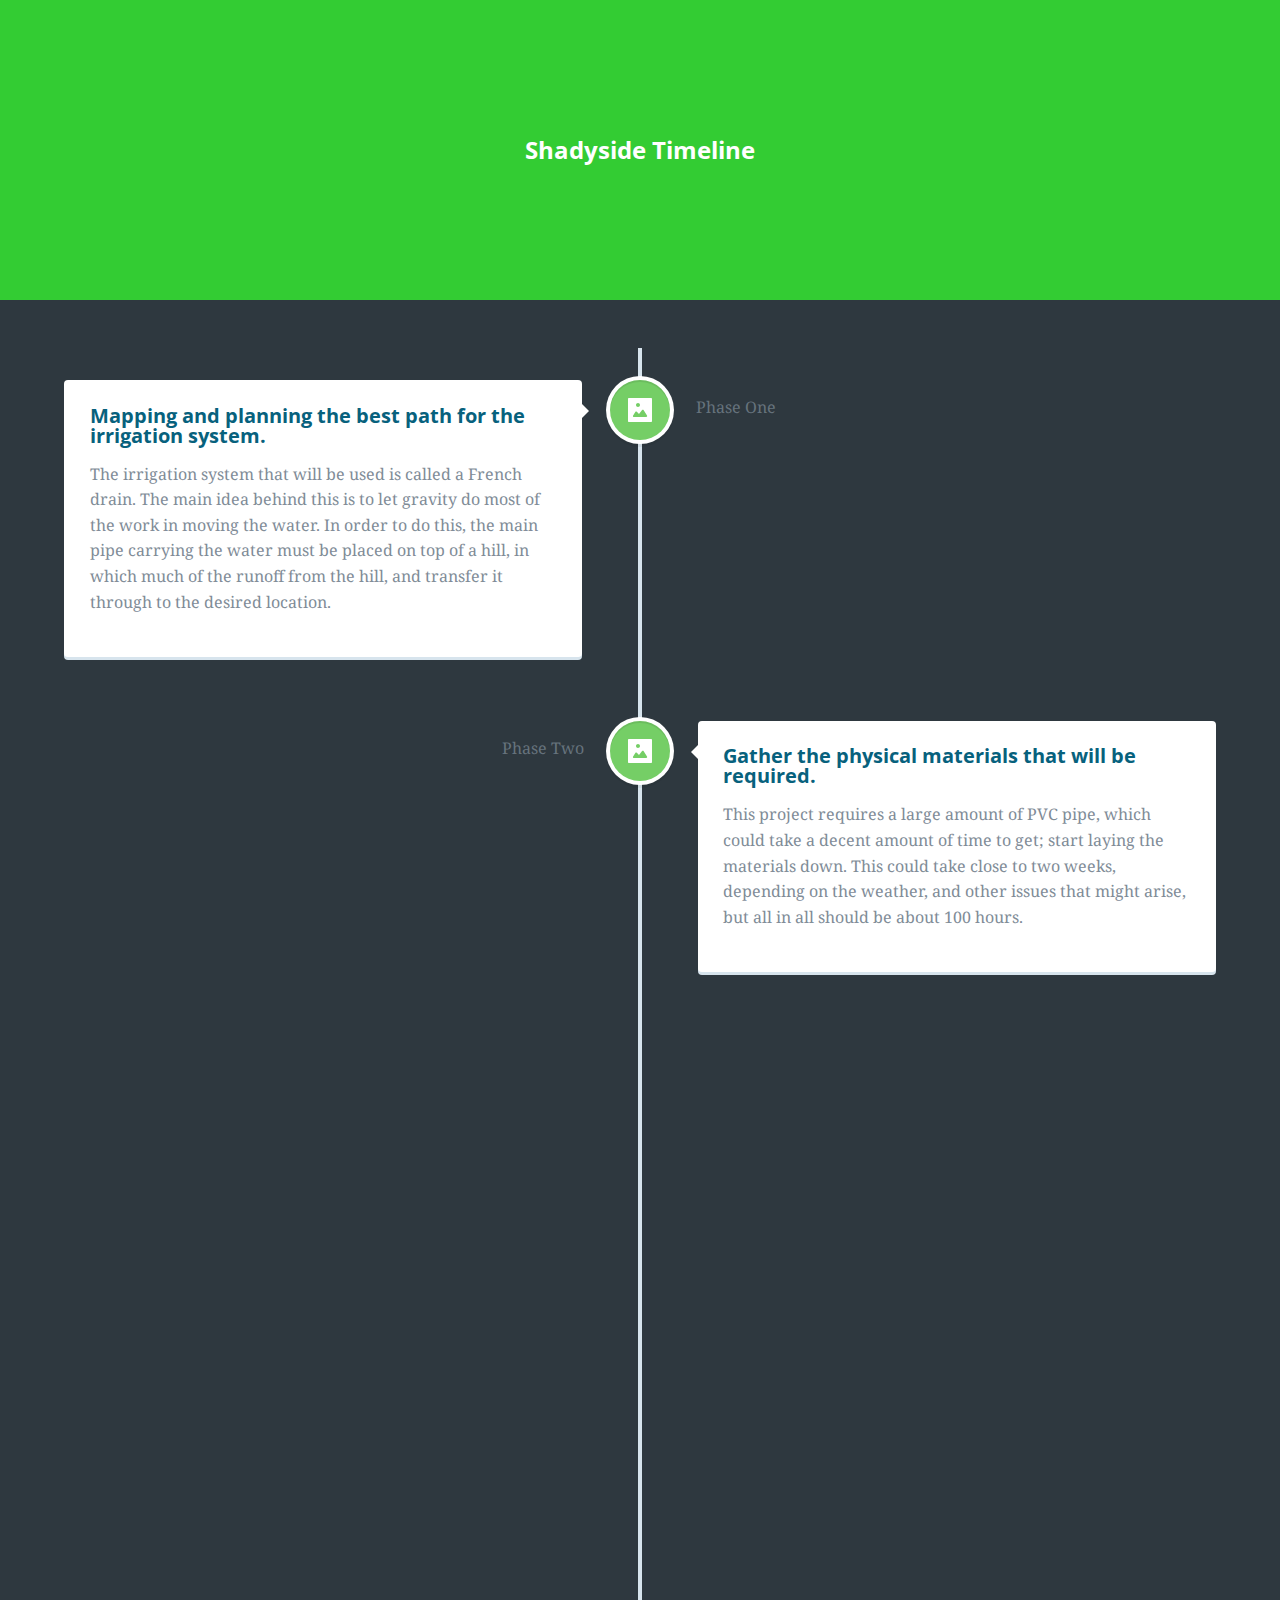
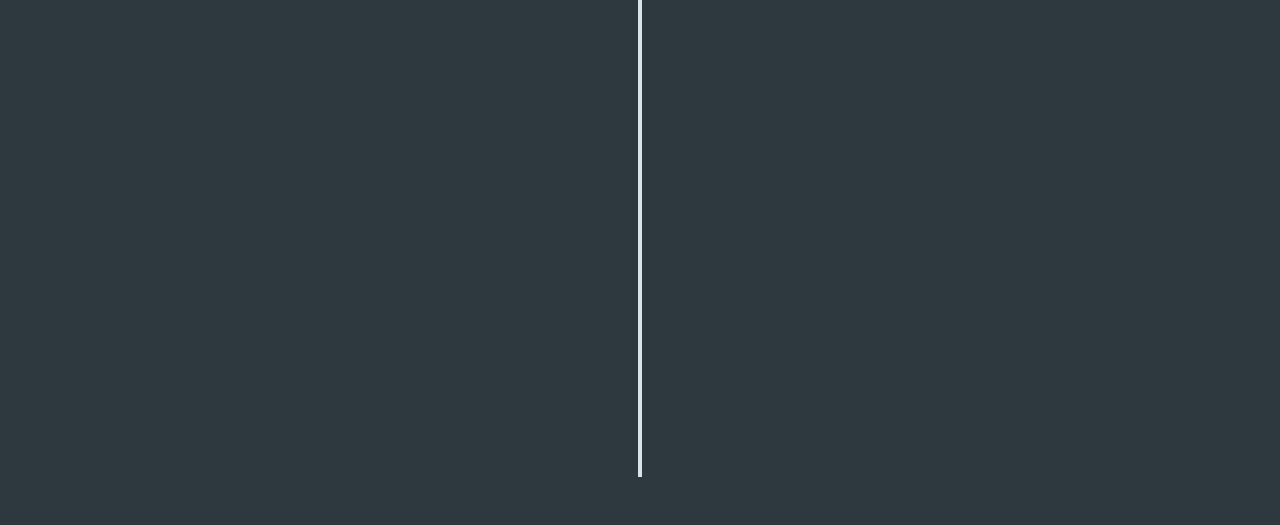
==== commit daccf662: "Last minute changes." ====
--- a/timeline.html
+++ b/timeline.html
@@ -56,7 +56,7 @@
 			<div class="cd-timeline-content">
 				<h2>Collect the shade tolerant plants.</h2>
 				<p>These could be either annuals or perennials, but some initial investment must be made. 
-					Whether or not a variety is purchased, or just one type will be up to Elijah Farm.</p>
+					Whether or not a variety is purchased, or just one type will be up to Elija Farm.</p>
 				<span class="cd-date">Phase Three</span>
 			</div> <!-- cd-timeline-content -->
 		</div> <!-- cd-timeline-block -->
